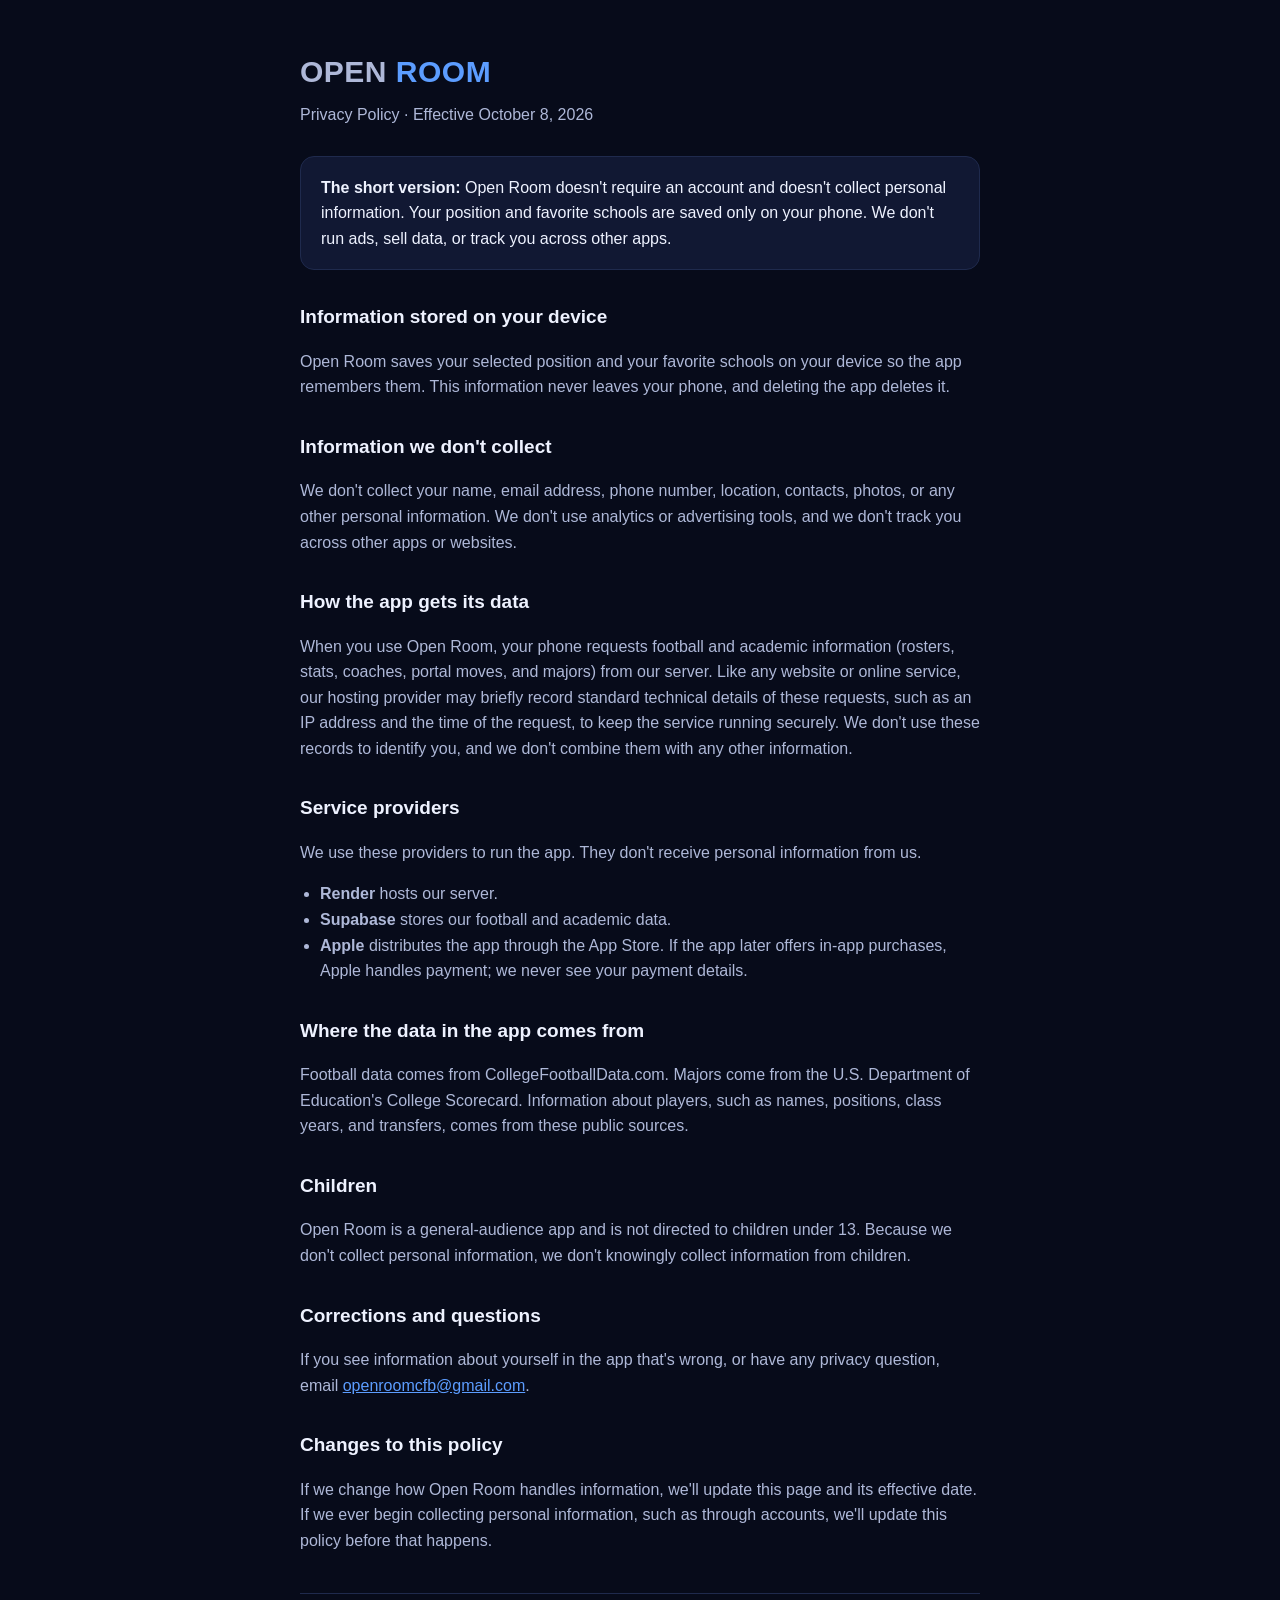
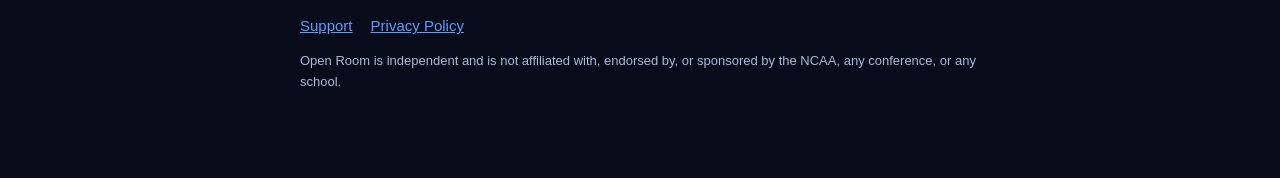
==== privacy.html @ f6d80558 "Add files via upload" ====
<!doctype html>
<html lang="en">
<head>
<meta charset="utf-8">
<meta name="viewport" content="width=device-width, initial-scale=1">
<title>Privacy Policy · Open Room</title>
<link rel="stylesheet" href="style.css">
</head>
<body>
<main>
<header>
<p class="brand">OPEN <span>ROOM</span></p>
<p class="sub">Privacy Policy · Effective October 8, 2026</p>
</header>

<div class="card"><strong>The short version:</strong> Open Room doesn't require an account and doesn't collect personal information. Your position and favorite schools are saved only on your phone. We don't run ads, sell data, or track you across other apps.</div>

<h2>Information stored on your device</h2>
<p>Open Room saves your selected position and your favorite schools on your device so the app remembers them. This information never leaves your phone, and deleting the app deletes it.</p>

<h2>Information we don't collect</h2>
<p>We don't collect your name, email address, phone number, location, contacts, photos, or any other personal information. We don't use analytics or advertising tools, and we don't track you across other apps or websites.</p>

<h2>How the app gets its data</h2>
<p>When you use Open Room, your phone requests football and academic information (rosters, stats, coaches, portal moves, and majors) from our server. Like any website or online service, our hosting provider may briefly record standard technical details of these requests, such as an IP address and the time of the request, to keep the service running securely. We don't use these records to identify you, and we don't combine them with any other information.</p>

<h2>Service providers</h2>
<p>We use these providers to run the app. They don't receive personal information from us.</p>
<ul>
<li><strong>Render</strong> hosts our server.</li>
<li><strong>Supabase</strong> stores our football and academic data.</li>
<li><strong>Apple</strong> distributes the app through the App Store. If the app later offers in-app purchases, Apple handles payment; we never see your payment details.</li>
</ul>

<h2>Where the data in the app comes from</h2>
<p>Football data comes from CollegeFootballData.com. Majors come from the U.S. Department of Education's College Scorecard. Information about players, such as names, positions, class years, and transfers, comes from these public sources.</p>

<h2>Children</h2>
<p>Open Room is a general-audience app and is not directed to children under 13. Because we don't collect personal information, we don't knowingly collect information from children.</p>

<h2>Corrections and questions</h2>
<p>If you see information about yourself in the app that's wrong, or have any privacy question, email <a href="mailto:openroomcfb@gmail.com">openroomcfb@gmail.com</a>.</p>

<h2>Changes to this policy</h2>
<p>If we change how Open Room handles information, we'll update this page and its effective date. If we ever begin collecting personal information, such as through accounts, we'll update this policy before that happens.</p>

<nav><a href="index.html">Support</a><a href="privacy.html">Privacy Policy</a></nav>
<p class="small">Open Room is independent and is not affiliated with, endorsed by, or sponsored by the NCAA, any conference, or any school.</p>
</main>
</body>
</html>
---- style.css ----
:root{--bg:#070B1A;--surface:#111833;--border:#1F2A4D;--text:#EEF2FF;--muted:#AEB8D8;--accent:#5C9DFF;--gold:#FFC93C}
*{box-sizing:border-box}
html{-webkit-text-size-adjust:100%}
body{margin:0;background:var(--bg);color:var(--text);font-family:-apple-system,BlinkMacSystemFont,"Segoe UI",Helvetica,sans-serif;line-height:1.6}
main{max-width:720px;margin:0 auto;padding:48px 20px 72px}
header{margin-bottom:28px}
.brand{font-size:30px;font-weight:800;letter-spacing:.5px;margin:0}
.brand span{color:var(--accent)}
.sub{color:var(--muted);margin:6px 0 0}
h2{font-size:19px;margin:32px 0 8px}
p,li{color:var(--muted);font-size:16px}
ul{padding-left:20px}
a{color:var(--accent)}
.card{background:var(--surface);border:1px solid var(--border);border-radius:14px;padding:18px 20px;margin:18px 0}
.card strong{color:var(--text)}
nav{display:flex;gap:18px;flex-wrap:wrap;margin-top:40px;padding-top:20px;border-top:1px solid var(--border);font-size:15px}
.small{font-size:13px;color:var(--muted)}
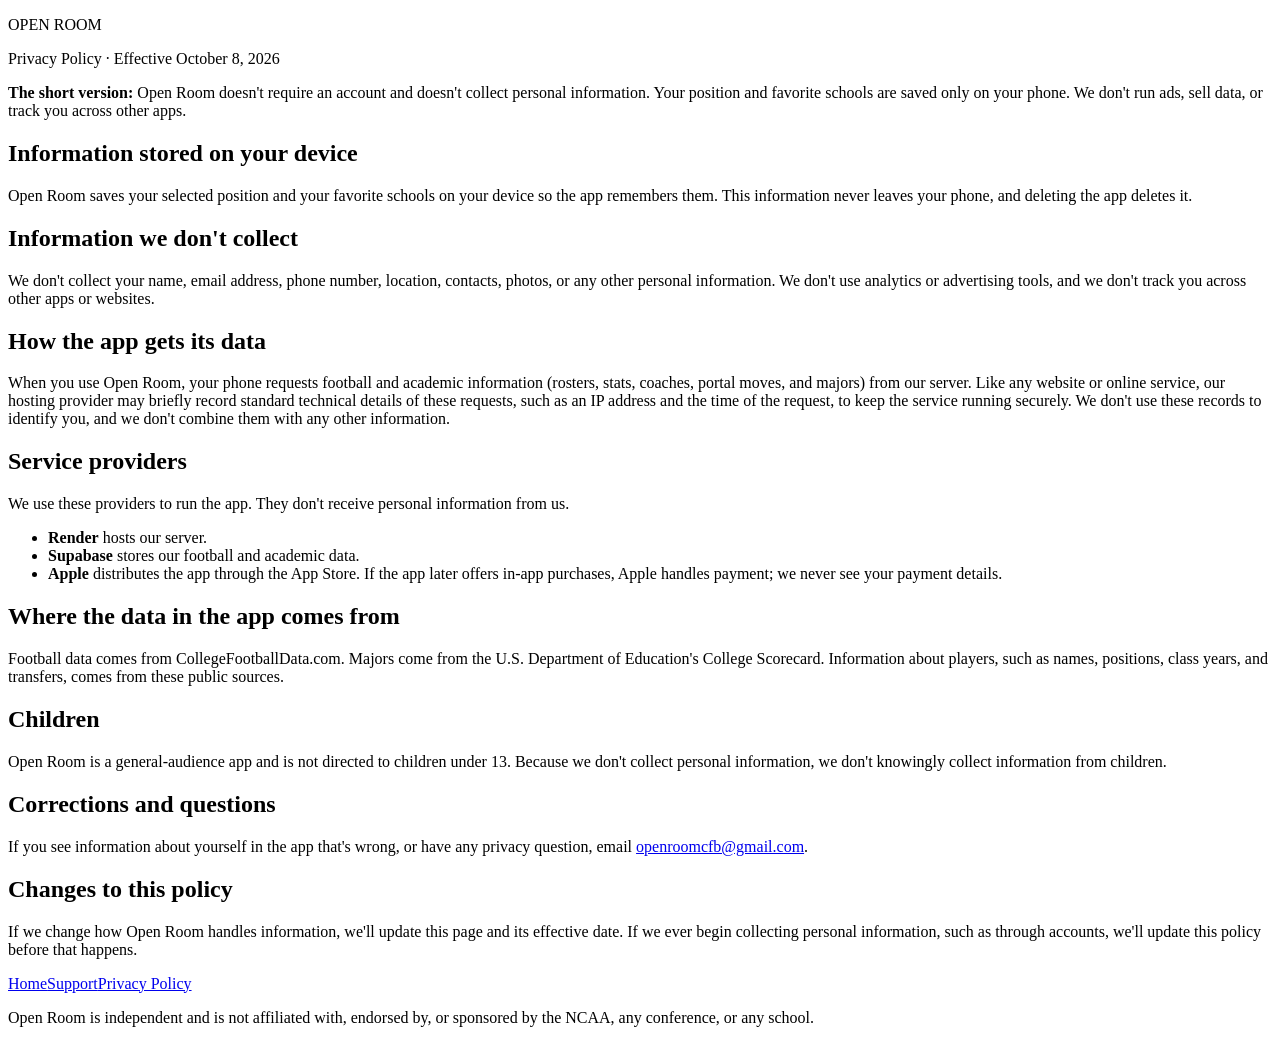
==== commit 5d26eb1f: "Add files via upload" ====
--- a/privacy.html
+++ b/privacy.html
@@ -44,7 +44,7 @@
 <h2>Changes to this policy</h2>
 <p>If we change how Open Room handles information, we'll update this page and its effective date. If we ever begin collecting personal information, such as through accounts, we'll update this policy before that happens.</p>
 
-<nav><a href="index.html">Support</a><a href="privacy.html">Privacy Policy</a></nav>
+<nav><a href="index.html">Home</a><a href="support.html">Support</a><a href="privacy.html">Privacy Policy</a></nav>
 <p class="small">Open Room is independent and is not affiliated with, endorsed by, or sponsored by the NCAA, any conference, or any school.</p>
 </main>
 </body>
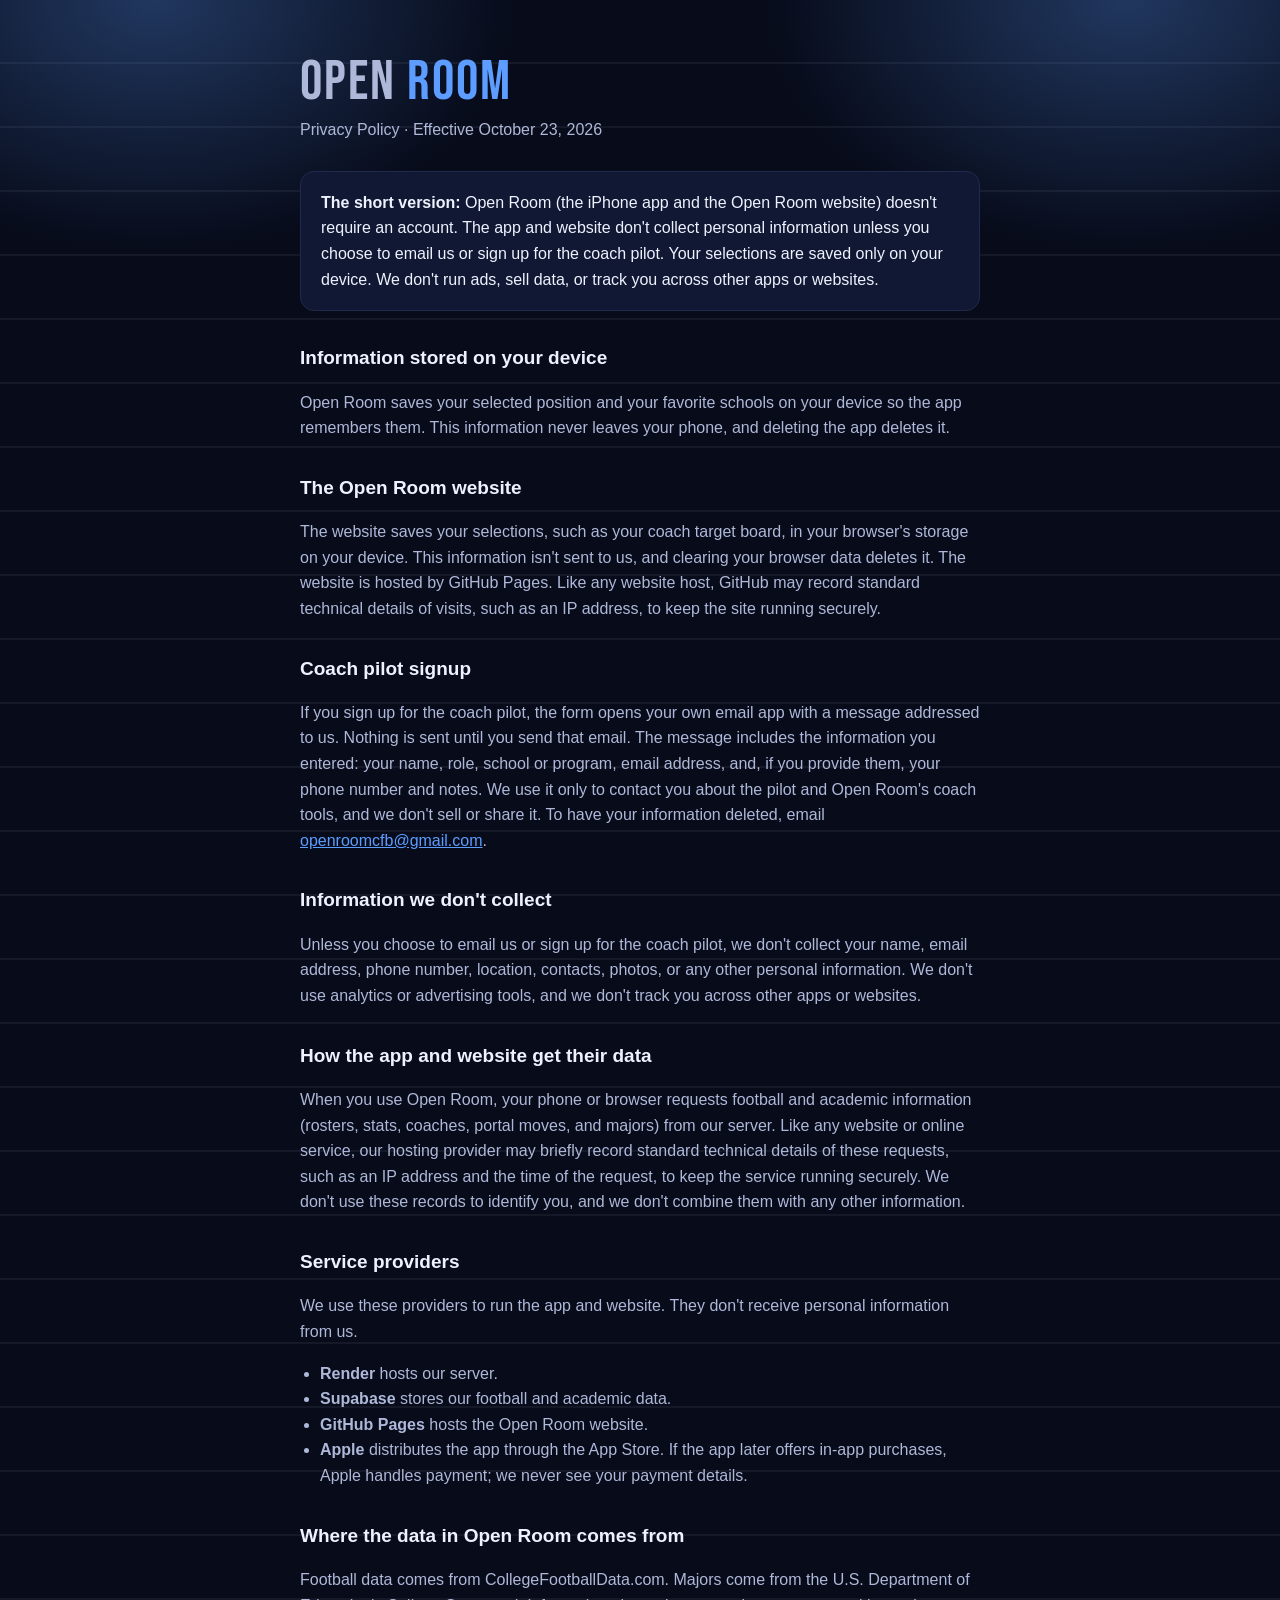
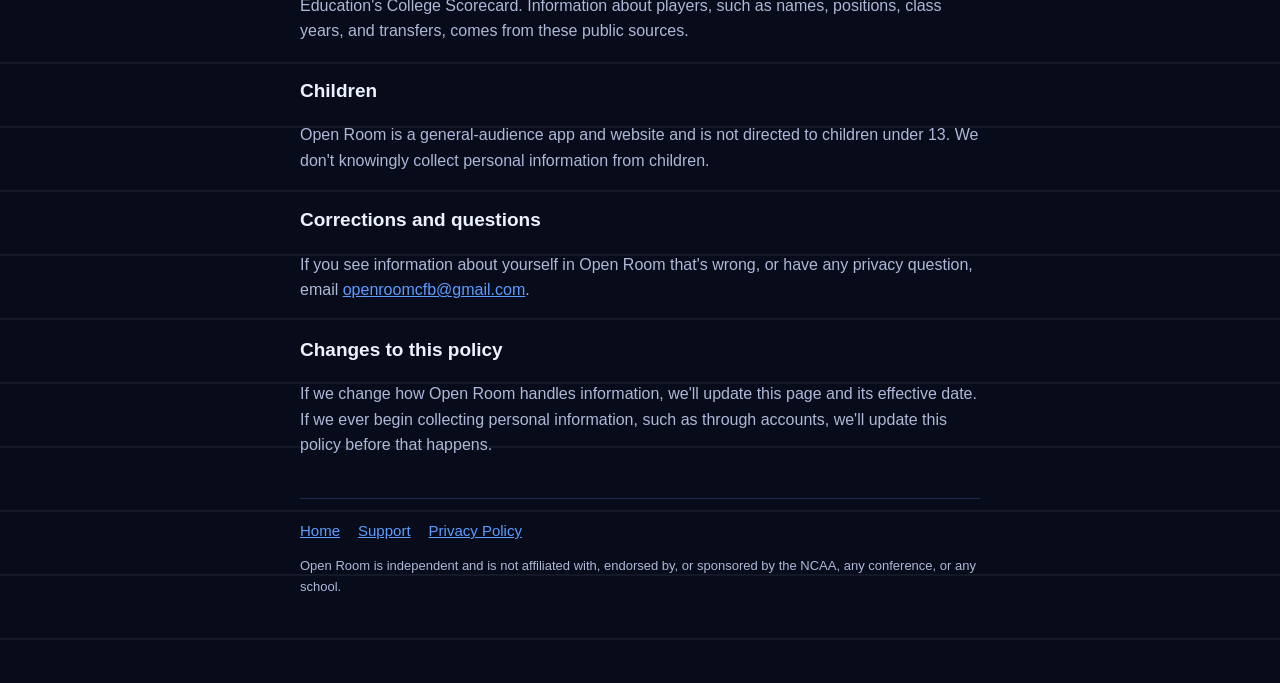
==== commit b86fae83: "Update privacy.html" ====
--- a/privacy.html
+++ b/privacy.html
@@ -10,36 +10,43 @@
 <main>
 <header>
 <p class="brand">OPEN <span>ROOM</span></p>
-<p class="sub">Privacy Policy · Effective October 8, 2026</p>
+<p class="sub">Privacy Policy · Effective October 23, 2026</p>
 </header>
 
-<div class="card"><strong>The short version:</strong> Open Room doesn't require an account and doesn't collect personal information. Your position and favorite schools are saved only on your phone. We don't run ads, sell data, or track you across other apps.</div>
+<div class="card"><strong>The short version:</strong> Open Room (the iPhone app and the Open Room website) doesn't require an account. The app and website don't collect personal information unless you choose to email us or sign up for the coach pilot. Your selections are saved only on your device. We don't run ads, sell data, or track you across other apps or websites.</div>
 
 <h2>Information stored on your device</h2>
 <p>Open Room saves your selected position and your favorite schools on your device so the app remembers them. This information never leaves your phone, and deleting the app deletes it.</p>
 
+<h2>The Open Room website</h2>
+<p>The website saves your selections, such as your coach target board, in your browser's storage on your device. This information isn't sent to us, and clearing your browser data deletes it. The website is hosted by GitHub Pages. Like any website host, GitHub may record standard technical details of visits, such as an IP address, to keep the site running securely.</p>
+
+<h2>Coach pilot signup</h2>
+<p>If you sign up for the coach pilot, the form opens your own email app with a message addressed to us. Nothing is sent until you send that email. The message includes the information you entered: your name, role, school or program, email address, and, if you provide them, your phone number and notes. We use it only to contact you about the pilot and Open Room's coach tools, and we don't sell or share it. To have your information deleted, email <a href="mailto:openroomcfb@gmail.com">openroomcfb@gmail.com</a>.</p>
+
 <h2>Information we don't collect</h2>
-<p>We don't collect your name, email address, phone number, location, contacts, photos, or any other personal information. We don't use analytics or advertising tools, and we don't track you across other apps or websites.</p>
+<p>Unless you choose to email us or sign up for the coach pilot, we don't collect your name, email address, phone number, location, contacts, photos, or any other personal information. We don't use analytics or advertising tools, and we don't track you across other apps or websites.</p>
 
-<h2>How the app gets its data</h2>
-<p>When you use Open Room, your phone requests football and academic information (rosters, stats, coaches, portal moves, and majors) from our server. Like any website or online service, our hosting provider may briefly record standard technical details of these requests, such as an IP address and the time of the request, to keep the service running securely. We don't use these records to identify you, and we don't combine them with any other information.</p>
+<h2>How the app and website get their data</h2>
+<p>When you use Open Room, your phone or browser requests football and academic information (rosters, stats, coaches, portal moves, and majors) from our server. Like any website or online service, our hosting provider may briefly record standard technical details of these requests, such as an IP address and the time of the request, to keep the service running securely. We don't use these records to identify you, and we don't combine them with any other information.</p>
 
 <h2>Service providers</h2>
-<p>We use these providers to run the app. They don't receive personal information from us.</p>
+<p>We use these providers to run the app and website. They don't receive personal information from us.</p>
 <ul>
 <li><strong>Render</strong> hosts our server.</li>
 <li><strong>Supabase</strong> stores our football and academic data.</li>
+<li><strong>GitHub Pages</strong> hosts the Open Room website.</li>
 <li><strong>Apple</strong> distributes the app through the App Store. If the app later offers in-app purchases, Apple handles payment; we never see your payment details.</li>
 </ul>
 
-<h2>Where the data in the app comes from</h2>
+<h2>Where the data in Open Room comes from</h2>
 <p>Football data comes from CollegeFootballData.com. Majors come from the U.S. Department of Education's College Scorecard. Information about players, such as names, positions, class years, and transfers, comes from these public sources.</p>
 
 <h2>Children</h2>
-<p>Open Room is a general-audience app and is not directed to children under 13. Because we don't collect personal information, we don't knowingly collect information from children.</p>
+<p>Open Room is a general-audience app and website and is not directed to children under 13. We don't knowingly collect personal information from children.</p>
 
 <h2>Corrections and questions</h2>
-<p>If you see information about yourself in the app that's wrong, or have any privacy question, email <a href="mailto:openroomcfb@gmail.com">openroomcfb@gmail.com</a>.</p>
+<p>If you see information about yourself in Open Room that's wrong, or have any privacy question, email <a href="mailto:openroomcfb@gmail.com">openroomcfb@gmail.com</a>.</p>
 
 <h2>Changes to this policy</h2>
 <p>If we change how Open Room handles information, we'll update this page and its effective date. If we ever begin collecting personal information, such as through accounts, we'll update this policy before that happens.</p>
--- a/style.css
+++ b/style.css
@@ -0,0 +1,27 @@
+@import url('https://fonts.googleapis.com/css2?family=Bebas+Neue&display=swap');
+:root{--bg:#070B1A;--surface:#111833;--border:#1F2A4D;--text:#EEF2FF;--muted:#AEB8D8;--accent:#5C9DFF;--gold:#FFC93C}
+*{box-sizing:border-box}
+html{-webkit-text-size-adjust:100%}
+body{
+  margin:0;min-height:100vh;color:var(--text);line-height:1.6;
+  font-family:-apple-system,BlinkMacSystemFont,"Segoe UI",Helvetica,sans-serif;
+  background:
+    radial-gradient(520px 360px at 12% 0%,rgba(92,157,255,.30) 0%,transparent 70%),
+    radial-gradient(520px 360px at 88% 0%,rgba(92,157,255,.30) 0%,transparent 70%),
+    repeating-linear-gradient(180deg,transparent 0 62px,rgba(238,242,255,.06) 62px 64px),
+    var(--bg);
+  background-repeat:no-repeat,no-repeat,repeat;
+}
+main{max-width:720px;margin:0 auto;padding:56px 20px 72px}
+header{margin-bottom:28px}
+.brand{font-family:"Bebas Neue","Arial Narrow",sans-serif;font-weight:400;font-size:56px;line-height:.95;letter-spacing:2px;margin:0}
+.brand span{color:var(--accent)}
+.sub{color:var(--muted);margin:8px 0 0}
+h2{font-size:19px;margin:32px 0 8px}
+p,li{color:var(--muted);font-size:16px}
+ul{padding-left:20px}
+a{color:var(--accent)}
+.card{background:var(--surface);border:1px solid var(--border);border-radius:14px;padding:18px 20px;margin:18px 0}
+.card strong{color:var(--text)}
+nav{display:flex;gap:18px;flex-wrap:wrap;margin-top:40px;padding-top:20px;border-top:1px solid var(--border);font-size:15px}
+.small{font-size:13px;color:var(--muted)}
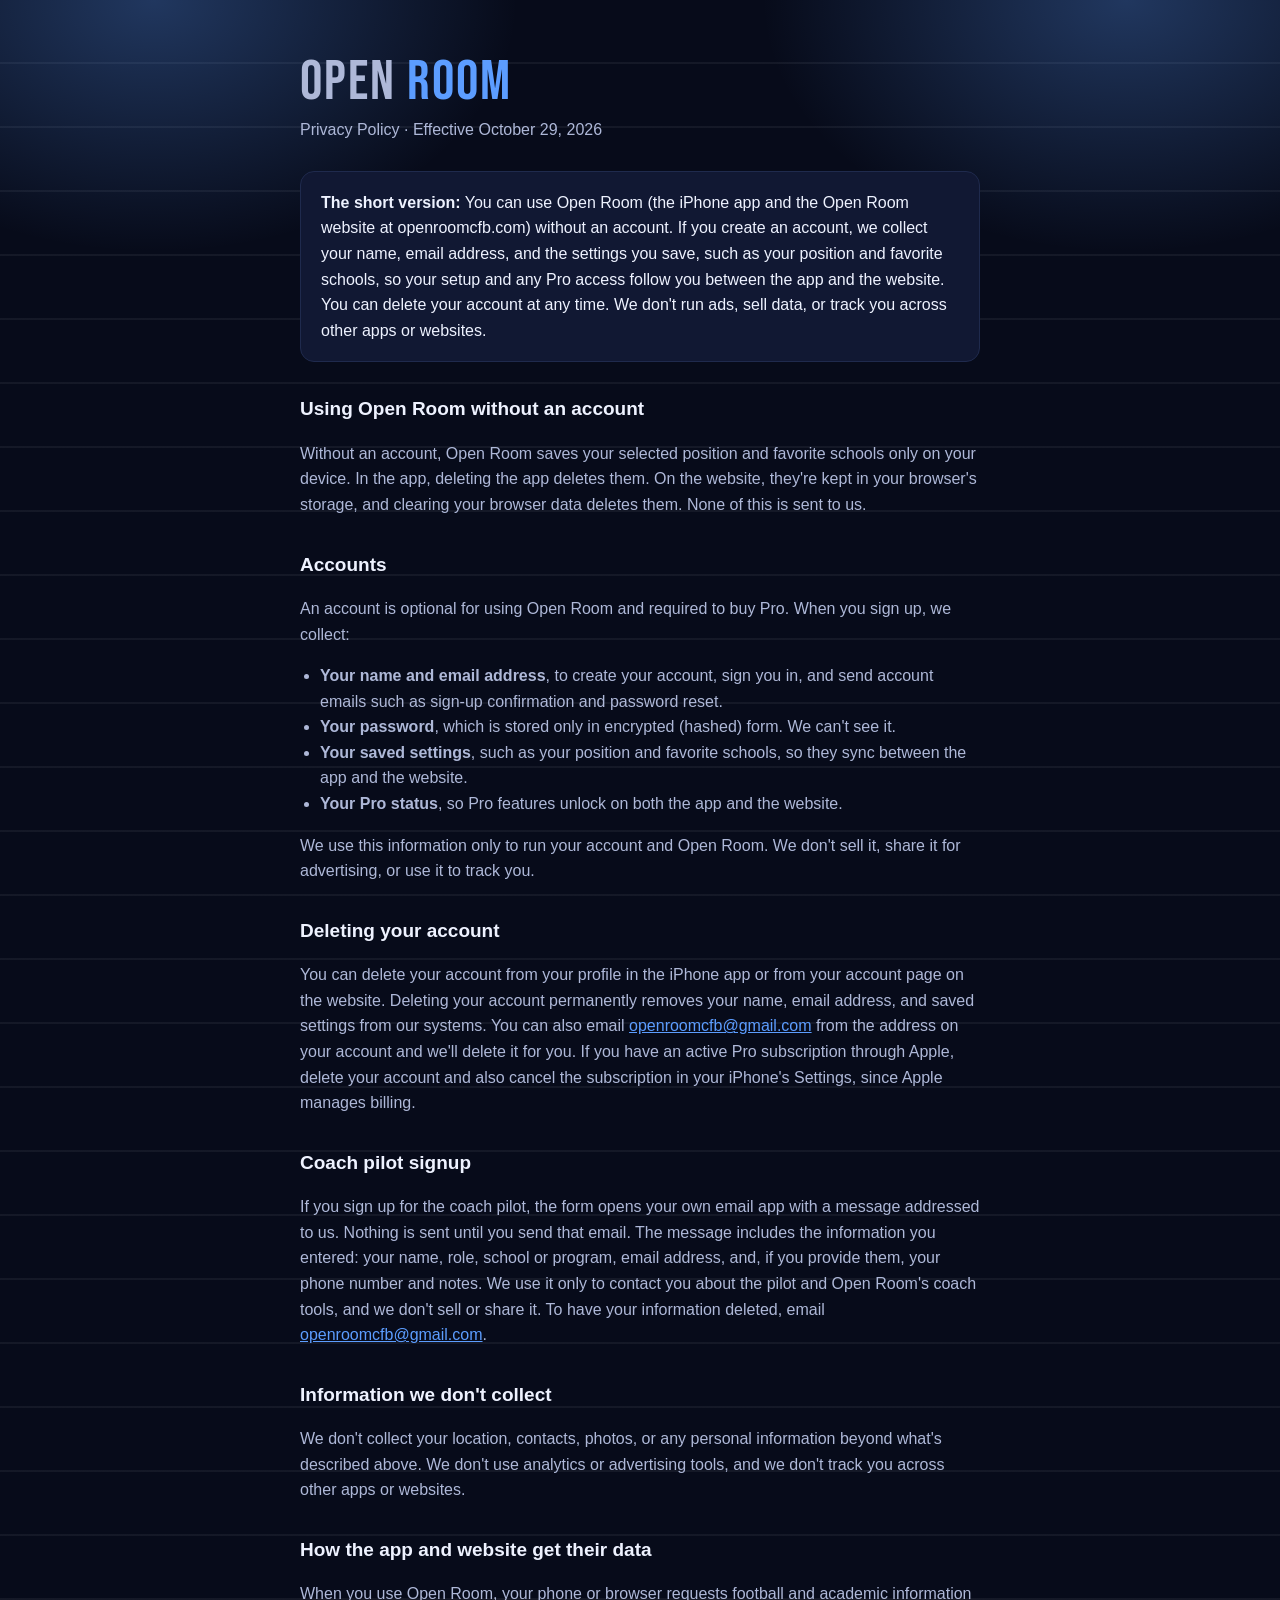
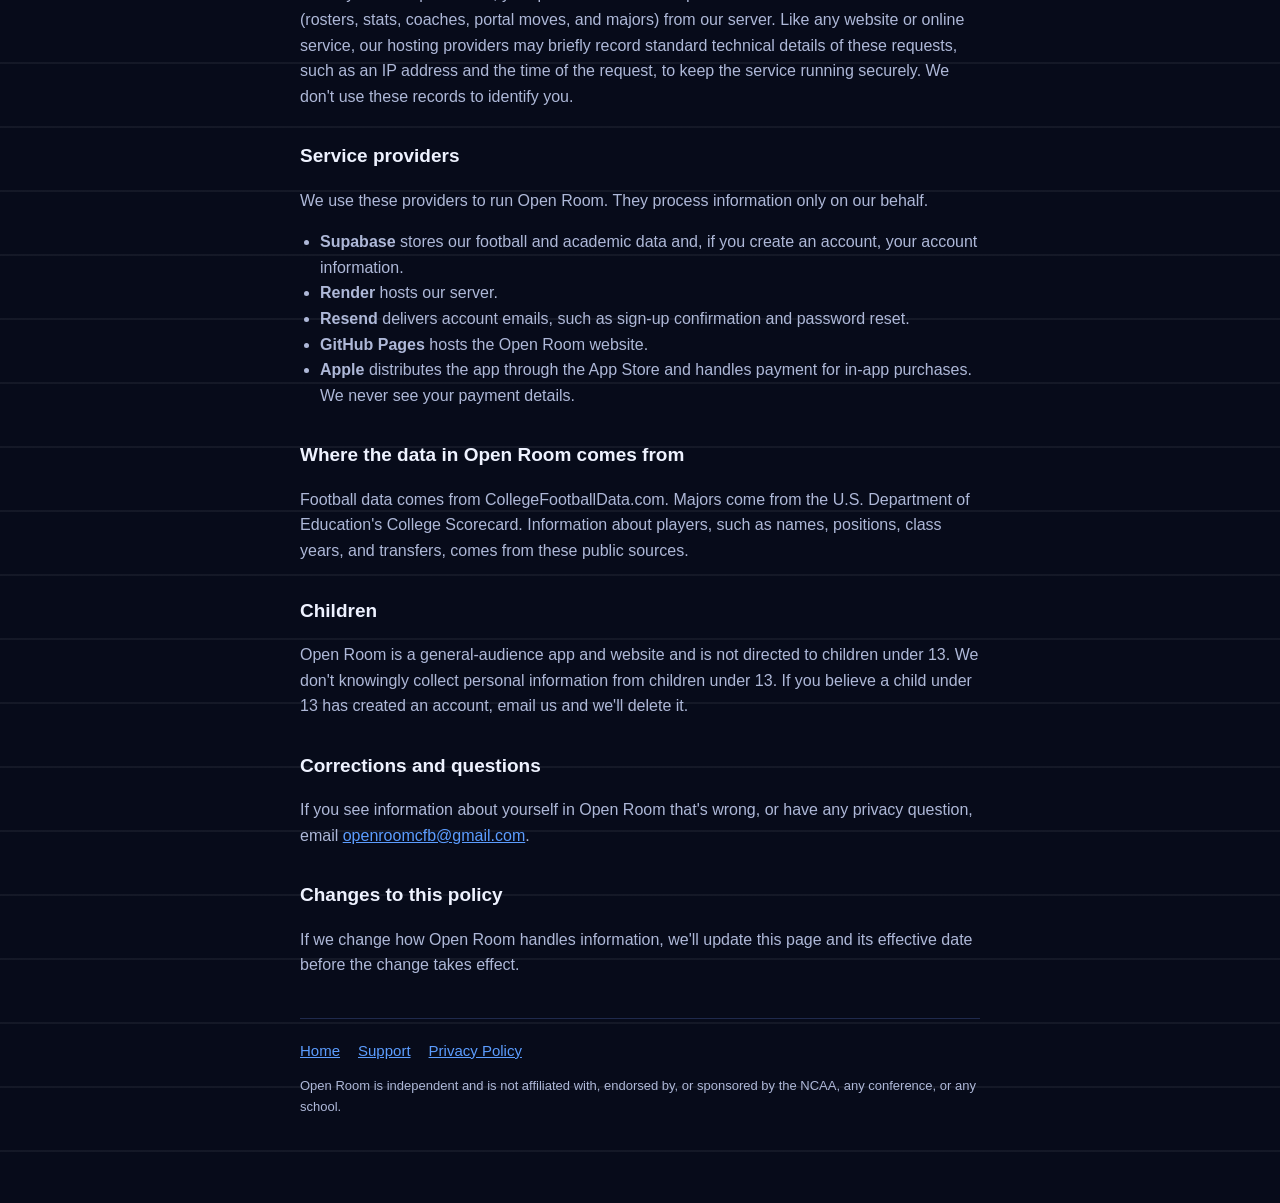
==== commit cb3132f5: "Privacy policy: add accounts, deletion, Resend, FCS" ====
--- a/privacy.html
+++ b/privacy.html
@@ -10,46 +10,57 @@
 <main>
 <header>
 <p class="brand">OPEN <span>ROOM</span></p>
-<p class="sub">Privacy Policy · Effective October 23, 2026</p>
+<p class="sub">Privacy Policy · Effective October 29, 2026</p>
 </header>
 
-<div class="card"><strong>The short version:</strong> Open Room (the iPhone app and the Open Room website) doesn't require an account. The app and website don't collect personal information unless you choose to email us or sign up for the coach pilot. Your selections are saved only on your device. We don't run ads, sell data, or track you across other apps or websites.</div>
+<div class="card"><strong>The short version:</strong> You can use Open Room (the iPhone app and the Open Room website at openroomcfb.com) without an account. If you create an account, we collect your name, email address, and the settings you save, such as your position and favorite schools, so your setup and any Pro access follow you between the app and the website. You can delete your account at any time. We don't run ads, sell data, or track you across other apps or websites.</div>
 
-<h2>Information stored on your device</h2>
-<p>Open Room saves your selected position and your favorite schools on your device so the app remembers them. This information never leaves your phone, and deleting the app deletes it.</p>
+<h2>Using Open Room without an account</h2>
+<p>Without an account, Open Room saves your selected position and favorite schools only on your device. In the app, deleting the app deletes them. On the website, they're kept in your browser's storage, and clearing your browser data deletes them. None of this is sent to us.</p>
 
-<h2>The Open Room website</h2>
-<p>The website saves your selections, such as your coach target board, in your browser's storage on your device. This information isn't sent to us, and clearing your browser data deletes it. The website is hosted by GitHub Pages. Like any website host, GitHub may record standard technical details of visits, such as an IP address, to keep the site running securely.</p>
+<h2>Accounts</h2>
+<p>An account is optional for using Open Room and required to buy Pro. When you sign up, we collect:</p>
+<ul>
+<li><strong>Your name and email address</strong>, to create your account, sign you in, and send account emails such as sign-up confirmation and password reset.</li>
+<li><strong>Your password</strong>, which is stored only in encrypted (hashed) form. We can't see it.</li>
+<li><strong>Your saved settings</strong>, such as your position and favorite schools, so they sync between the app and the website.</li>
+<li><strong>Your Pro status</strong>, so Pro features unlock on both the app and the website.</li>
+</ul>
+<p>We use this information only to run your account and Open Room. We don't sell it, share it for advertising, or use it to track you.</p>
+
+<h2>Deleting your account</h2>
+<p>You can delete your account from your profile in the iPhone app or from your account page on the website. Deleting your account permanently removes your name, email address, and saved settings from our systems. You can also email <a href="mailto:openroomcfb@gmail.com">openroomcfb@gmail.com</a> from the address on your account and we'll delete it for you. If you have an active Pro subscription through Apple, delete your account and also cancel the subscription in your iPhone's Settings, since Apple manages billing.</p>
 
 <h2>Coach pilot signup</h2>
 <p>If you sign up for the coach pilot, the form opens your own email app with a message addressed to us. Nothing is sent until you send that email. The message includes the information you entered: your name, role, school or program, email address, and, if you provide them, your phone number and notes. We use it only to contact you about the pilot and Open Room's coach tools, and we don't sell or share it. To have your information deleted, email <a href="mailto:openroomcfb@gmail.com">openroomcfb@gmail.com</a>.</p>
 
 <h2>Information we don't collect</h2>
-<p>Unless you choose to email us or sign up for the coach pilot, we don't collect your name, email address, phone number, location, contacts, photos, or any other personal information. We don't use analytics or advertising tools, and we don't track you across other apps or websites.</p>
+<p>We don't collect your location, contacts, photos, or any personal information beyond what's described above. We don't use analytics or advertising tools, and we don't track you across other apps or websites.</p>
 
 <h2>How the app and website get their data</h2>
-<p>When you use Open Room, your phone or browser requests football and academic information (rosters, stats, coaches, portal moves, and majors) from our server. Like any website or online service, our hosting provider may briefly record standard technical details of these requests, such as an IP address and the time of the request, to keep the service running securely. We don't use these records to identify you, and we don't combine them with any other information.</p>
+<p>When you use Open Room, your phone or browser requests football and academic information (rosters, stats, coaches, portal moves, and majors) from our server. Like any website or online service, our hosting providers may briefly record standard technical details of these requests, such as an IP address and the time of the request, to keep the service running securely. We don't use these records to identify you.</p>
 
 <h2>Service providers</h2>
-<p>We use these providers to run the app and website. They don't receive personal information from us.</p>
+<p>We use these providers to run Open Room. They process information only on our behalf.</p>
 <ul>
+<li><strong>Supabase</strong> stores our football and academic data and, if you create an account, your account information.</li>
 <li><strong>Render</strong> hosts our server.</li>
-<li><strong>Supabase</strong> stores our football and academic data.</li>
+<li><strong>Resend</strong> delivers account emails, such as sign-up confirmation and password reset.</li>
 <li><strong>GitHub Pages</strong> hosts the Open Room website.</li>
-<li><strong>Apple</strong> distributes the app through the App Store. If the app later offers in-app purchases, Apple handles payment; we never see your payment details.</li>
+<li><strong>Apple</strong> distributes the app through the App Store and handles payment for in-app purchases. We never see your payment details.</li>
 </ul>
 
 <h2>Where the data in Open Room comes from</h2>
 <p>Football data comes from CollegeFootballData.com. Majors come from the U.S. Department of Education's College Scorecard. Information about players, such as names, positions, class years, and transfers, comes from these public sources.</p>
 
 <h2>Children</h2>
-<p>Open Room is a general-audience app and website and is not directed to children under 13. We don't knowingly collect personal information from children.</p>
+<p>Open Room is a general-audience app and website and is not directed to children under 13. We don't knowingly collect personal information from children under 13. If you believe a child under 13 has created an account, email us and we'll delete it.</p>
 
 <h2>Corrections and questions</h2>
 <p>If you see information about yourself in Open Room that's wrong, or have any privacy question, email <a href="mailto:openroomcfb@gmail.com">openroomcfb@gmail.com</a>.</p>
 
 <h2>Changes to this policy</h2>
-<p>If we change how Open Room handles information, we'll update this page and its effective date. If we ever begin collecting personal information, such as through accounts, we'll update this policy before that happens.</p>
+<p>If we change how Open Room handles information, we'll update this page and its effective date before the change takes effect.</p>
 
 <nav><a href="index.html">Home</a><a href="support.html">Support</a><a href="privacy.html">Privacy Policy</a></nav>
 <p class="small">Open Room is independent and is not affiliated with, endorsed by, or sponsored by the NCAA, any conference, or any school.</p>
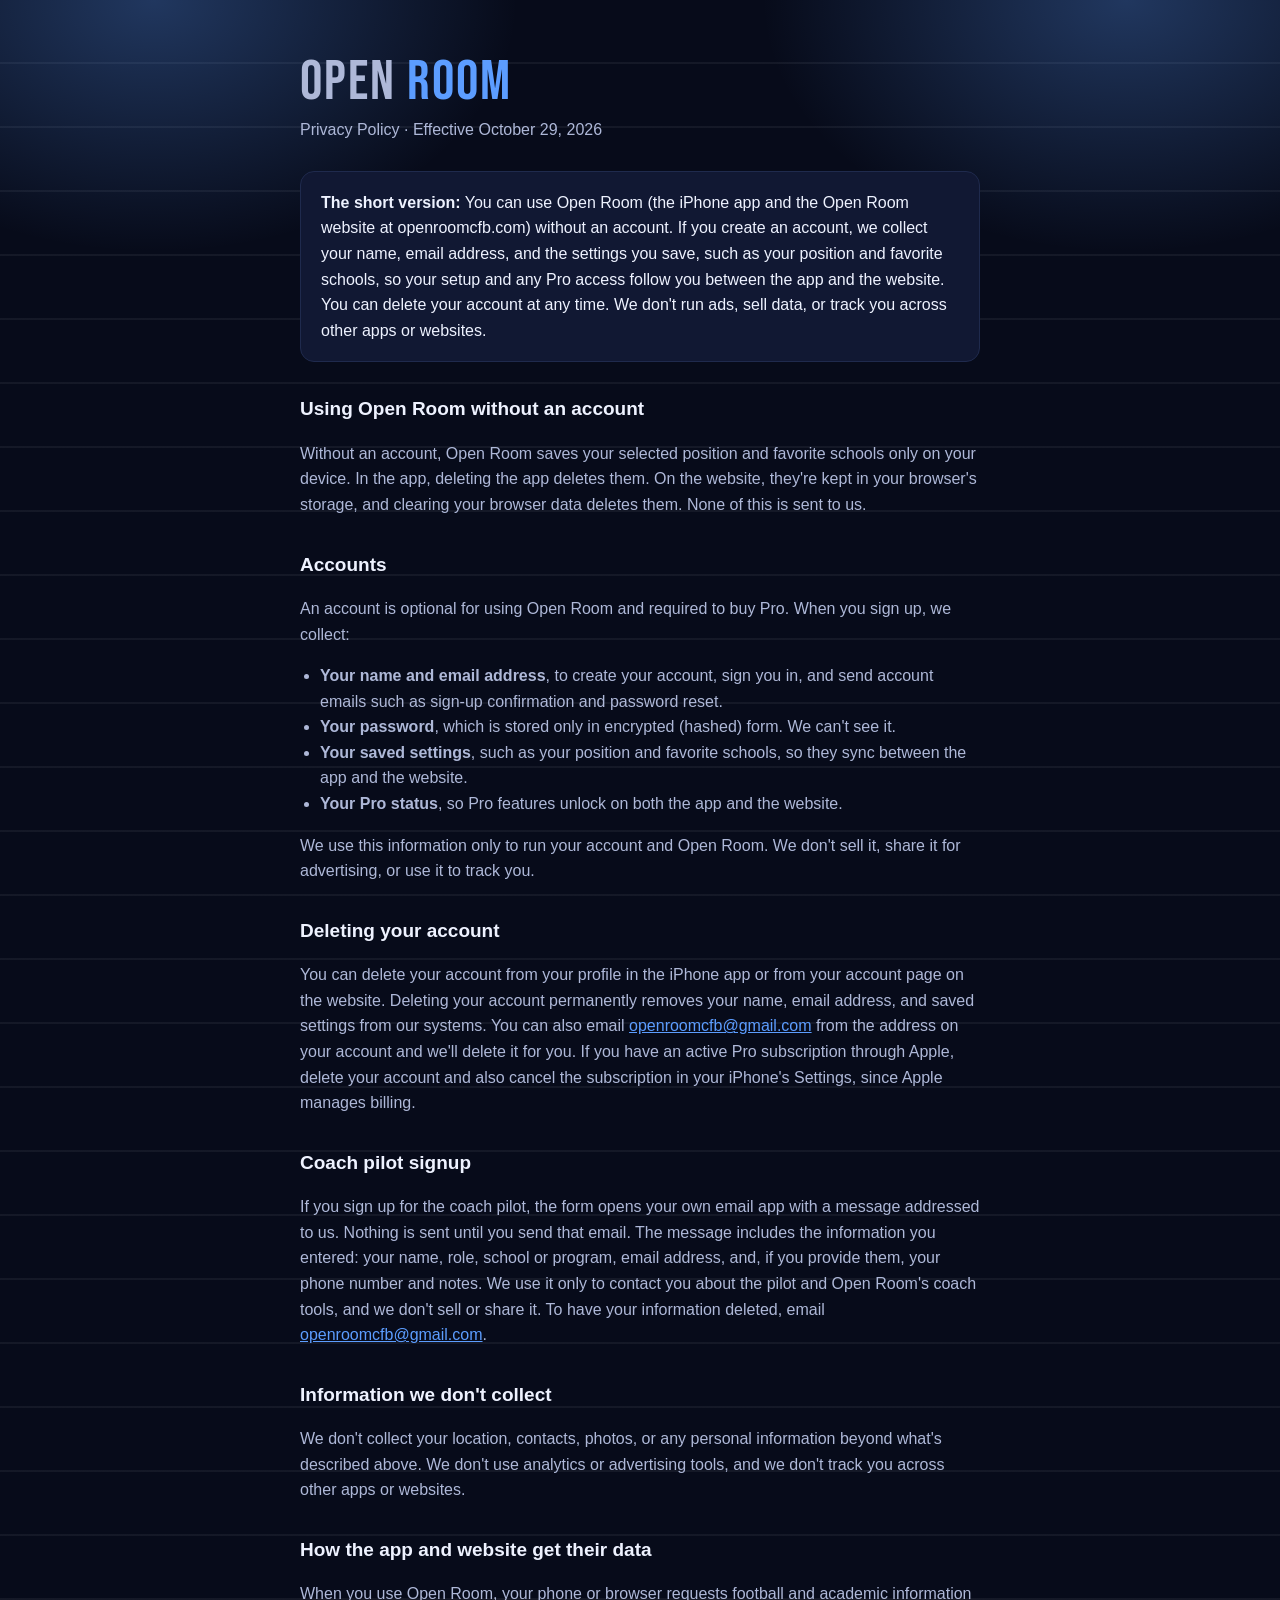
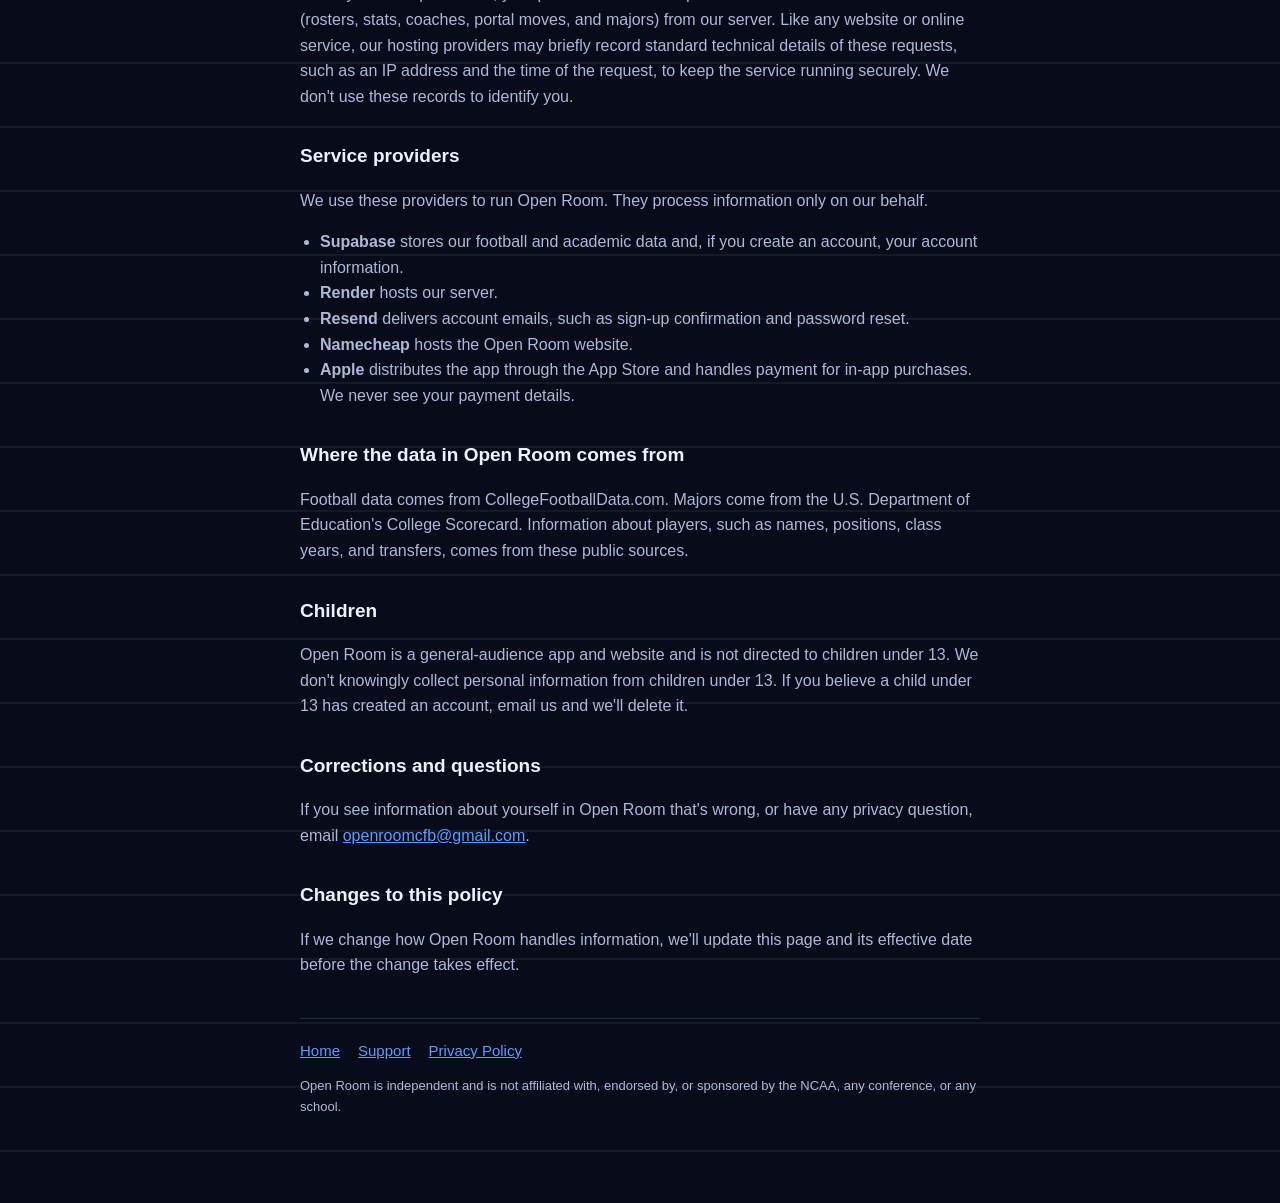
==== commit 140753fe: "Privacy policy: website now hosted on Namecheap Replaced 'GitHub Pages' with 'Namecheap' as the host" ====
--- a/privacy.html
+++ b/privacy.html
@@ -46,7 +46,7 @@
 <li><strong>Supabase</strong> stores our football and academic data and, if you create an account, your account information.</li>
 <li><strong>Render</strong> hosts our server.</li>
 <li><strong>Resend</strong> delivers account emails, such as sign-up confirmation and password reset.</li>
-<li><strong>GitHub Pages</strong> hosts the Open Room website.</li>
+<li><strong>Namecheap</strong> hosts the Open Room website.</li>
 <li><strong>Apple</strong> distributes the app through the App Store and handles payment for in-app purchases. We never see your payment details.</li>
 </ul>
 
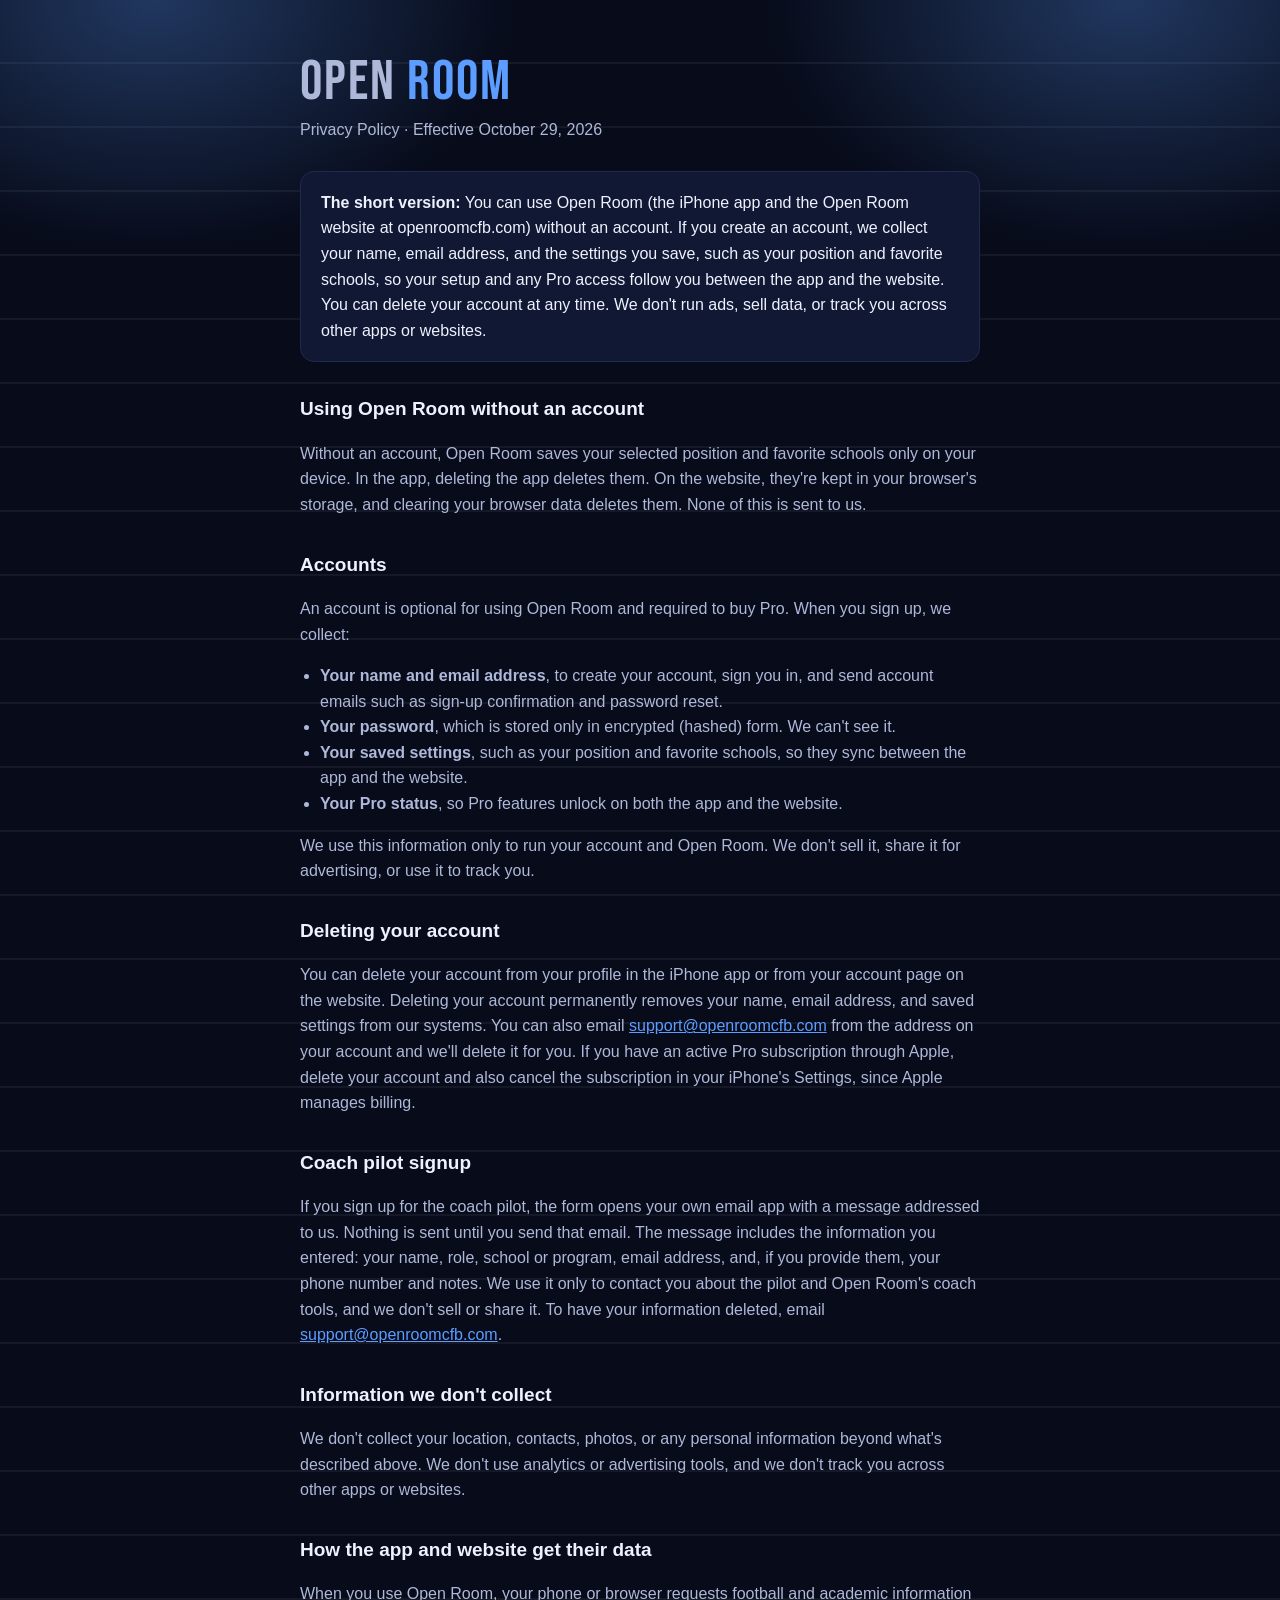
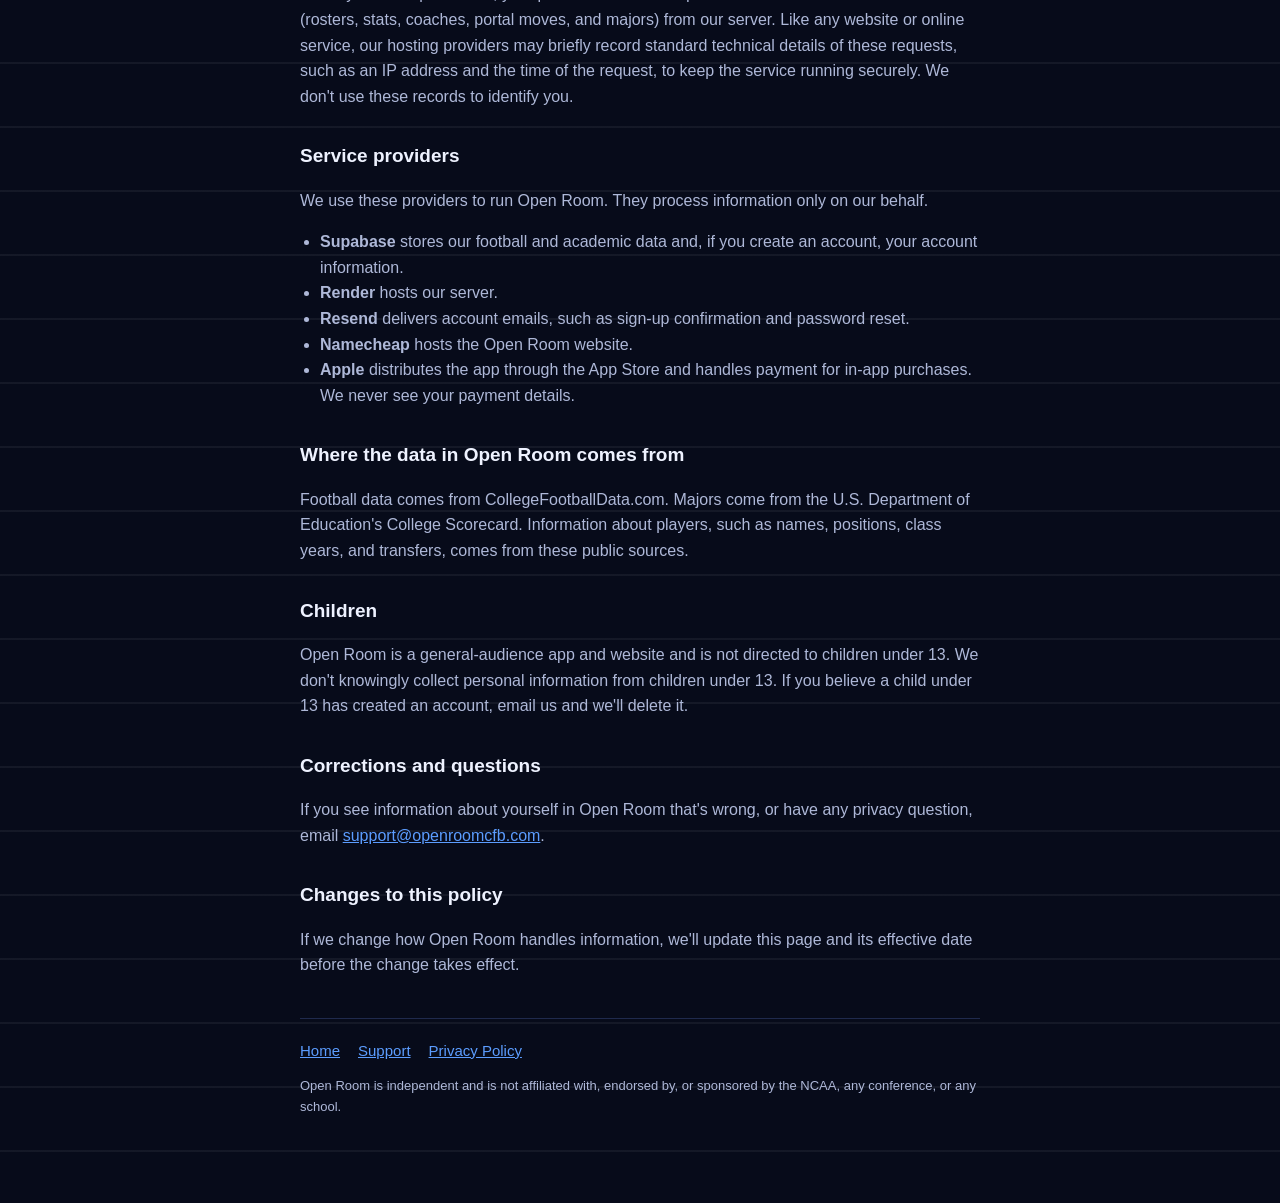
==== commit daaae824: "Privacy policy: contact is now support@openroomcfb.com" ====
--- a/privacy.html
+++ b/privacy.html
@@ -29,10 +29,10 @@
 <p>We use this information only to run your account and Open Room. We don't sell it, share it for advertising, or use it to track you.</p>
 
 <h2>Deleting your account</h2>
-<p>You can delete your account from your profile in the iPhone app or from your account page on the website. Deleting your account permanently removes your name, email address, and saved settings from our systems. You can also email <a href="mailto:openroomcfb@gmail.com">openroomcfb@gmail.com</a> from the address on your account and we'll delete it for you. If you have an active Pro subscription through Apple, delete your account and also cancel the subscription in your iPhone's Settings, since Apple manages billing.</p>
+<p>You can delete your account from your profile in the iPhone app or from your account page on the website. Deleting your account permanently removes your name, email address, and saved settings from our systems. You can also email <a href="mailto:support@openroomcfb.com">support@openroomcfb.com</a> from the address on your account and we'll delete it for you. If you have an active Pro subscription through Apple, delete your account and also cancel the subscription in your iPhone's Settings, since Apple manages billing.</p>
 
 <h2>Coach pilot signup</h2>
-<p>If you sign up for the coach pilot, the form opens your own email app with a message addressed to us. Nothing is sent until you send that email. The message includes the information you entered: your name, role, school or program, email address, and, if you provide them, your phone number and notes. We use it only to contact you about the pilot and Open Room's coach tools, and we don't sell or share it. To have your information deleted, email <a href="mailto:openroomcfb@gmail.com">openroomcfb@gmail.com</a>.</p>
+<p>If you sign up for the coach pilot, the form opens your own email app with a message addressed to us. Nothing is sent until you send that email. The message includes the information you entered: your name, role, school or program, email address, and, if you provide them, your phone number and notes. We use it only to contact you about the pilot and Open Room's coach tools, and we don't sell or share it. To have your information deleted, email <a href="mailto:support@openroomcfb.com">support@openroomcfb.com</a>.</p>
 
 <h2>Information we don't collect</h2>
 <p>We don't collect your location, contacts, photos, or any personal information beyond what's described above. We don't use analytics or advertising tools, and we don't track you across other apps or websites.</p>
@@ -57,7 +57,7 @@
 <p>Open Room is a general-audience app and website and is not directed to children under 13. We don't knowingly collect personal information from children under 13. If you believe a child under 13 has created an account, email us and we'll delete it.</p>
 
 <h2>Corrections and questions</h2>
-<p>If you see information about yourself in Open Room that's wrong, or have any privacy question, email <a href="mailto:openroomcfb@gmail.com">openroomcfb@gmail.com</a>.</p>
+<p>If you see information about yourself in Open Room that's wrong, or have any privacy question, email <a href="mailto:support@openroomcfb.com">support@openroomcfb.com</a>.</p>
 
 <h2>Changes to this policy</h2>
 <p>If we change how Open Room handles information, we'll update this page and its effective date before the change takes effect.</p>
